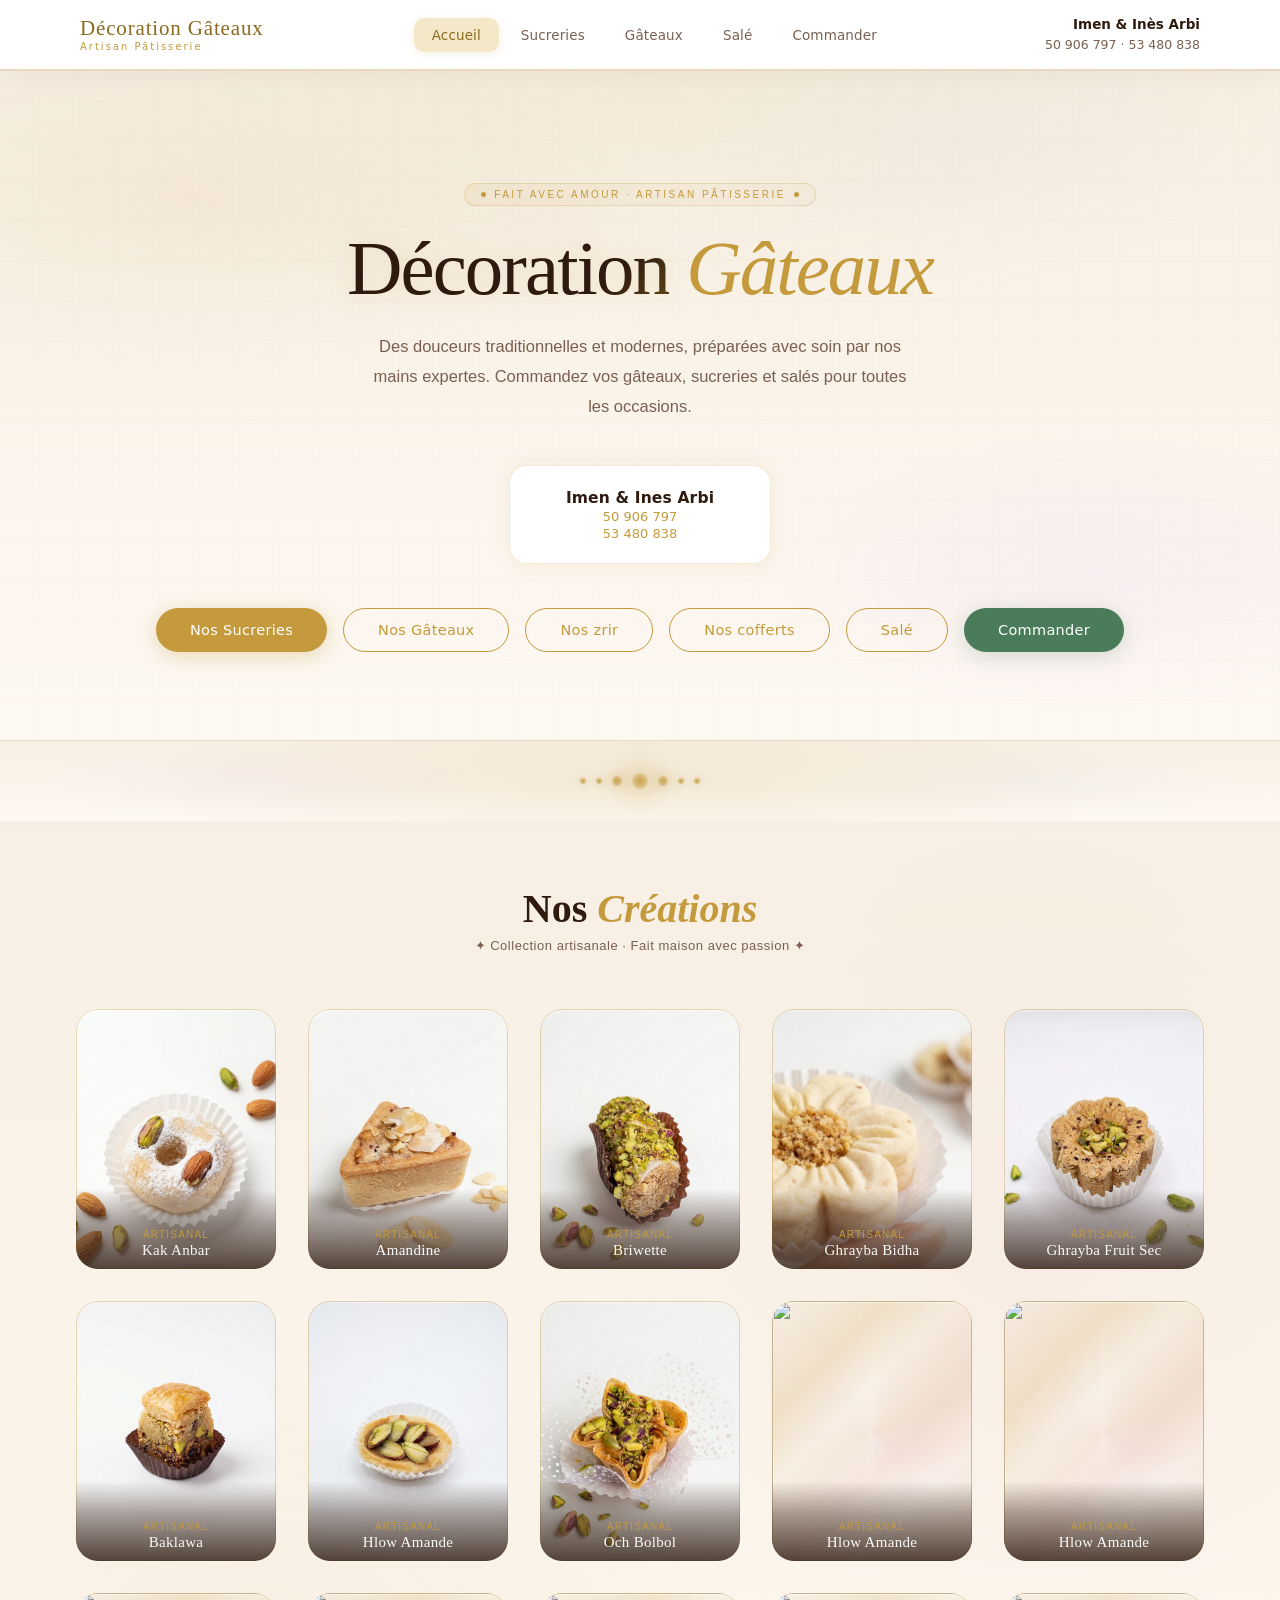
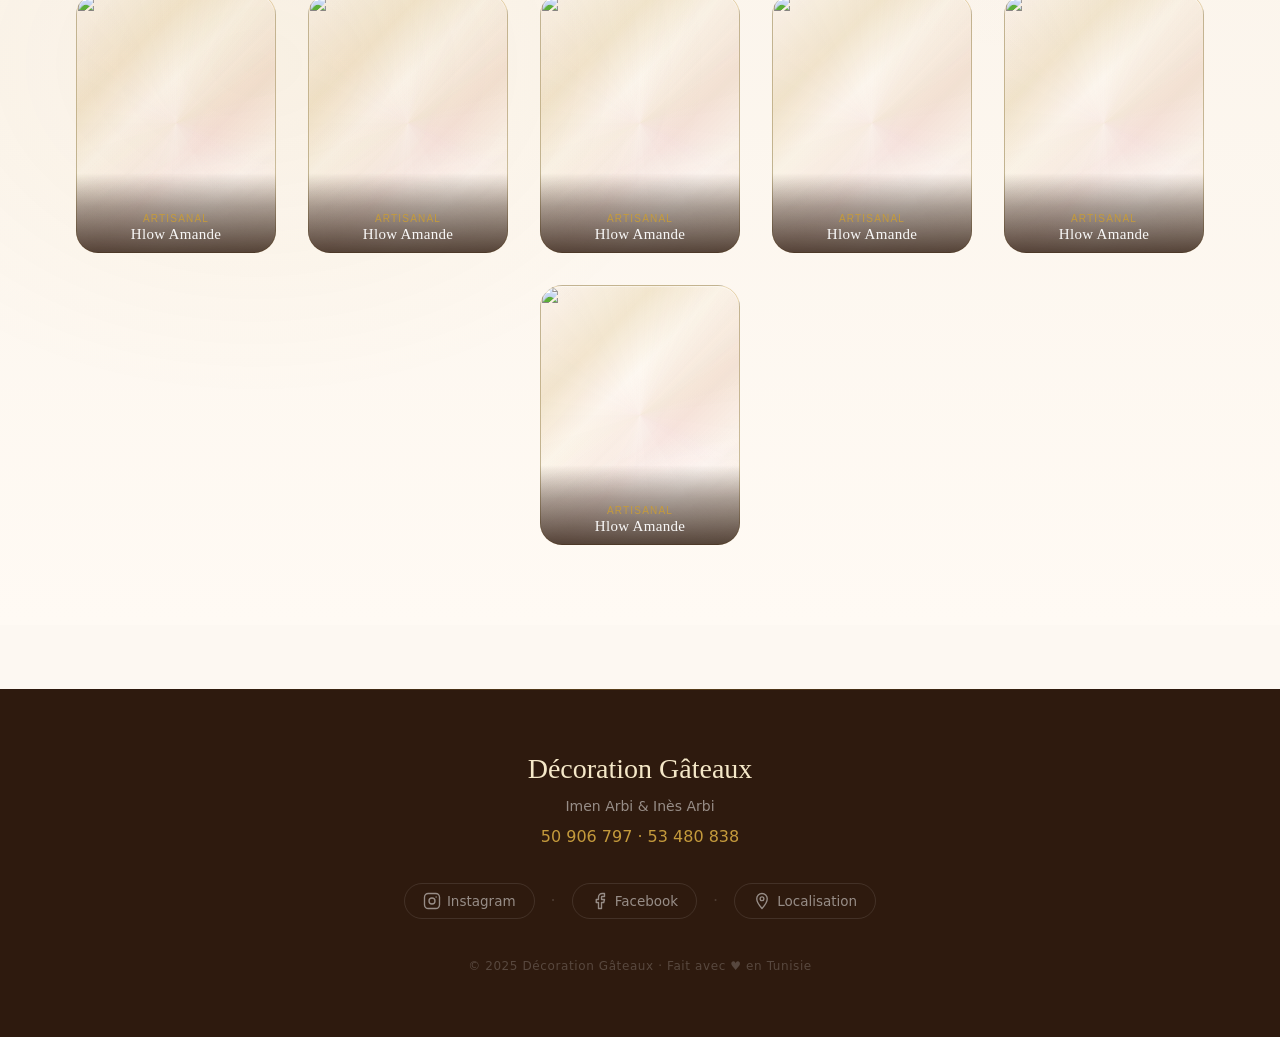
==== dec_waiting.html @ 0df107ec "Add files via upload" ====
<!DOCTYPE html>
<html lang="fr">
<head>
<meta charset="UTF-8">
<meta name="viewport" content="width=device-width, initial-scale=1.0">
<title>Décoration Gâteaux — Imen & Inès Arbi</title>
<link rel="icon" type="images/jpg" href="https://i.imgur.com/9xmuxqf.jpeg?_nc_cat=106&ccb=1-7&_nc_sid=53a332&_nc_ohc=ifnn43614mIQ7kNvwHR-JZi&_nc_oc=AdoE0YAbYEcIYMg1RttLRTu9q2sKqzeR4WuJXyBJGvkW3jpSZ-ltCfwTkxuRNFWYVAc&_nc_zt=23&_nc_ht=scontent-dus1-1.xx&_nc_gid=R6uOyozxDPSNHq-4FOTjyQ&_nc_ss=8&oh=00_AfyTGpvKCTdEoww4vpaqsDWcXUSBGCFYNXWPhCBYsOmtyA&oe=69E2EA99">
<link rel="stylesheet" href="style.css">


</head>
<body>
<script src="js.js"></script>
<nav>
  <div class="logo">Décoration Gâteaux<span>Artisan Pâtisserie</span></div>
  <ul class="nav-links">
    <li><a href="#" class="active" onclick="goPage('home',this);return false;">Accueil</a></li>
    <li><a href="#" onclick="goPage('sweets',this);return false;">Sucreries</a></li>
    <li><a href="#" onclick="goPage('cakes',this);return false;">Gâteaux</a></li>
    <li><a href="#" onclick="goPage('salt',this);return false;">Salé</a></li>
    <li><a href="#" onclick="goPage('order',this);return false;">Commander</a></li>
  </ul>
  <div class="nav-contact">
    <strong>Imen &amp; Inès Arbi</strong><br>
    50 906 797 · 53 480 838
  </div>
</nav>

<!-- HOME PAGE -->
<div class="page active" id="page-home">
  <div class="hero">
    <!-- Holographic background layers -->
    <div class="hero-holo-bg"></div>
    <div class="hero-scan-beam"></div>
    <div class="hero-particles" id="hero-particles"></div>

    <div class="hero-holo-badge">
      <span class="hero-holo-dot"></span>
      Fait avec amour · Artisan Pâtisserie
      <span class="hero-holo-dot"></span>
    </div>
    <h1 class="hero-title"><span class="hero-title-holo">Décoration</span> <em>Gâteaux</em></h1>
    <p class="hero-sub">Des douceurs traditionnelles et modernes, préparées avec soin par nos mains expertes. Commandez vos gâteaux, sucreries et salés pour toutes les occasions.</p>
    <div class="hero-owners">
      <div class="owner">
        <div class="owner-name">Imen &amp; Ines Arbi</div>
        <div class="owner-tel">50 906 797</div>
        <div class="owner-tel">53 480 838</div>
      </div>
    </div>
    <div class="hero-btns">
      <button class="btn btn-gold" onclick="goPage('sweets',null)">Nos Sucreries</button>
      <button class="btn btn-outline" onclick="goPage('cakes',null)">Nos Gâteaux</button>
      <button class="btn btn-outline" onclick="goPage('zrir',null)">Nos zrir</button>
      <button class="btn btn-outline" onclick="goPage('cofferts',null)">Nos cofferts</button>
      <button class="btn btn-outline" onclick="goPage('salt',null)">Salé</button>
      <button class="btn btn-green" onclick="goPage('order',null)">Commander</button>
    </div>
  </div>

  <!-- HOLOGRAPHIC STATS STRIP -->
  <!-- HOLOGRAPHIC DIVIDER -->
  <div class="holo-divider-strip">
    <div class="holo-divider-glow"></div>
    <div class="holo-divider-orbs">
      <span class="holo-orb"></span>
      <span class="holo-orb"></span>
      <span class="holo-orb holo-orb--lg"></span>
      <span class="holo-orb holo-orb--xl"></span>
      <span class="holo-orb holo-orb--lg"></span>
      <span class="holo-orb"></span>
      <span class="holo-orb"></span>
    </div>
    <div class="holo-divider-beam"></div>
  </div>


  <!-- HOLOGRAM SHOWCASE -->
  <div class="holo-section">
    <h2 class="holo-title">Nos <em>Créations</em></h2>
    <p class="holo-sub">✦ Collection artisanale · Fait maison avec passion ✦</p>
    <div class="holo-track-wrap">
     <div class="holo-cards">
      <div class="holo-card" style="--delay:0s;--dur:4s;--sheen:3.0s;--sheen-delay:0s;--rotate:7s;--rotate-delay:0s;--scan-delay:0s;" onclick="goPageCat('sweets','kakwarka')">
        <img src="[data-uri]" alt="Sablé Amande & Pistache" loading="lazy">
        <div class="holo-card-shine"></div>
        <div class="holo-card-border"></div>
        <div class="holo-scanline"></div>
        <div class="holo-card-label" onclick="goPageCat('sweets','kakwarka')" style="cursor:pointer;"><span>Artisanal</span>Kak Anbar</div>
      </div>
      <div class="holo-card" style="--delay:0.6s;--dur:4.8s;--sheen:3.4s;--sheen-delay:1s;--rotate:9s;--rotate-delay:0.5s;--scan-delay:1.3s;" onclick="goPageCat('sweets','hlou')">
        <img src="[data-uri]" alt="Tartlette Amande" loading="lazy">
        <div class="holo-card-shine"></div>
        <div class="holo-card-border"></div>
        <div class="holo-scanline"></div>
        <div class="holo-card-label" onclick="goPageCat('sweets','hlou')" style="cursor:pointer;"><span>Artisanal</span>Amandine</div>
      </div>
      <div class="holo-card" style="--delay:1.2s;--dur:3.6s;--sheen:3.8s;--sheen-delay:2s;--rotate:6s;--rotate-delay:1s;--scan-delay:2.6s;" onclick="goPageCat('sweets','hlou')">
        <img src="[data-uri]" alt="Zouza Pistache" loading="lazy">
        <div class="holo-card-shine"></div>
        <div class="holo-card-border"></div>
        <div class="holo-scanline"></div>
        <div class="holo-card-label" onclick="goPageCat('sweets','hlou')" style="cursor:pointer;"><span>Artisanal</span>Briwette</div>
      </div>
      <div class="holo-card" style="--delay:0.3s;--dur:5s;--sheen:4.2s;--sheen-delay:0.5s;--rotate:8s;--rotate-delay:1.5s;--scan-delay:0.7s;" onclick="goPageCat('sweets','ghrayba')">
        <img src="[data-uri]" alt="Ghrayba Fleur" loading="lazy">
        <div class="holo-card-shine"></div>
        <div class="holo-card-border"></div>
        <div class="holo-scanline"></div>
        <div class="holo-card-label" onclick="goPageCat('sweets','ghrayba')" style="cursor:pointer;"><span>Artisanal</span>Ghrayba Bidha</div>
      </div>
      
      <div class="holo-card" style="--delay:0.5s;--dur:4.2s;--sheen:5.0s;--sheen-delay:0.8s;--rotate:7.5s;--rotate-delay:0.3s;--scan-delay:0.5s;" onclick="goPageCat('sweets','ghrayba')">
        <img src="[data-uri]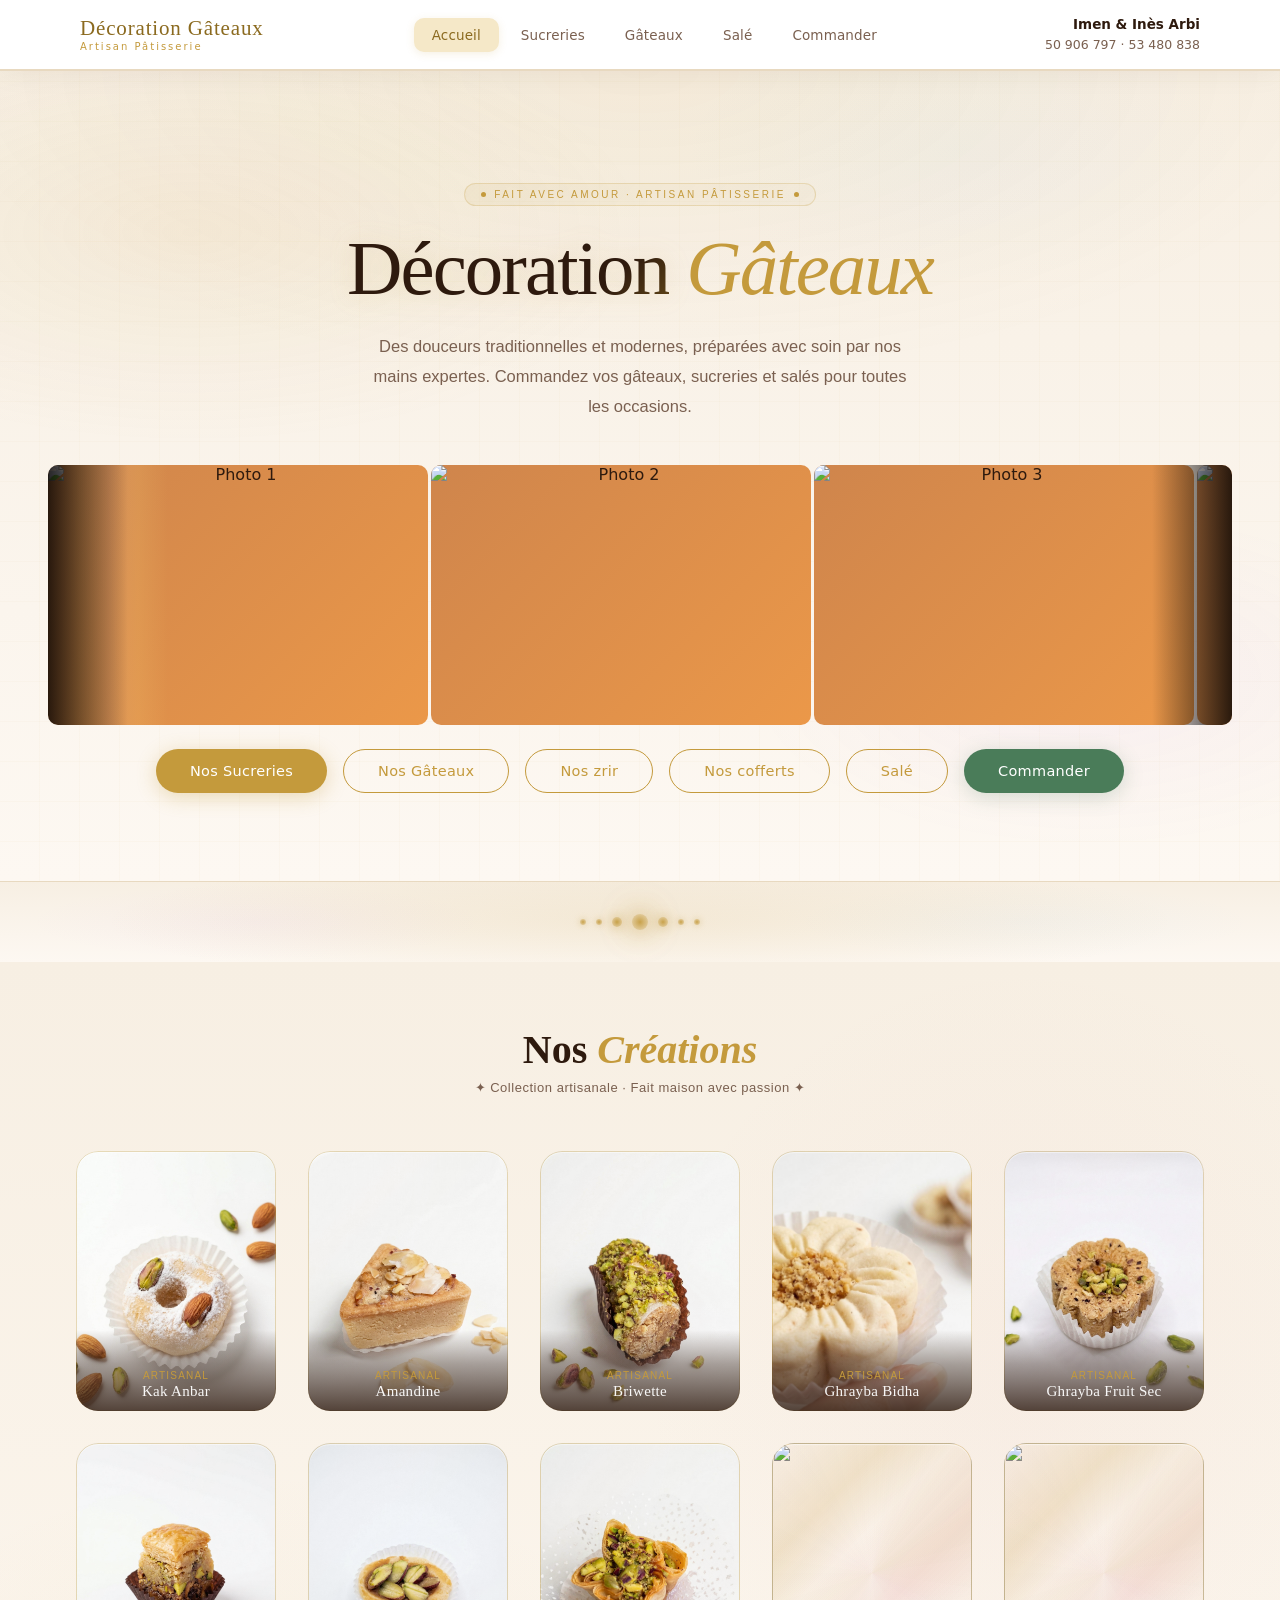
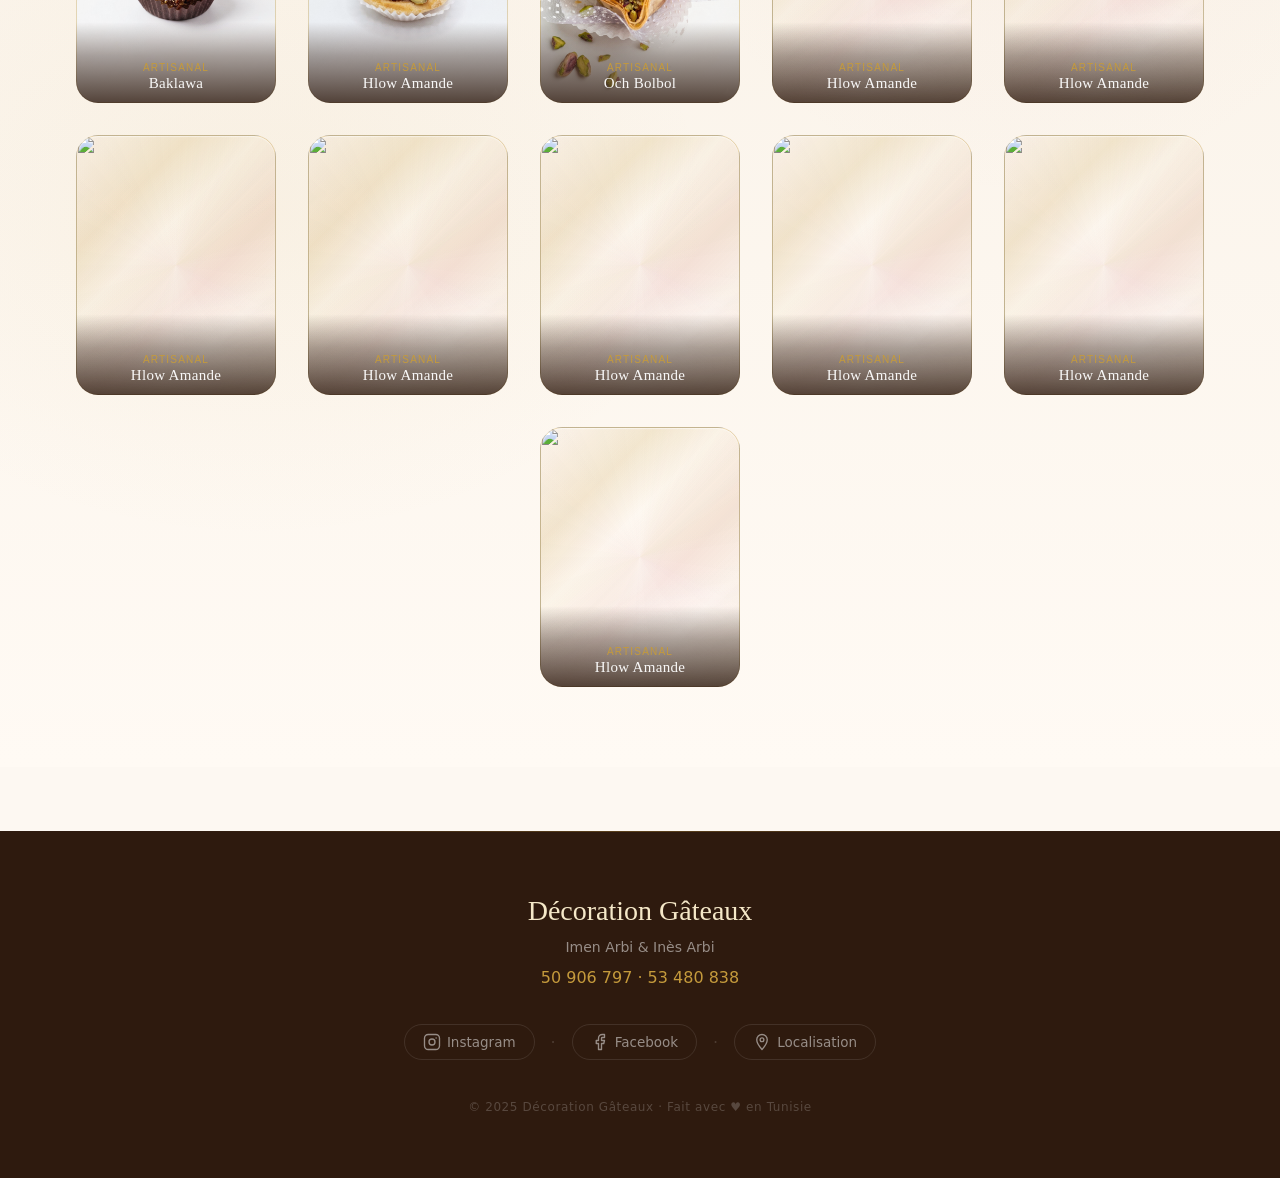
